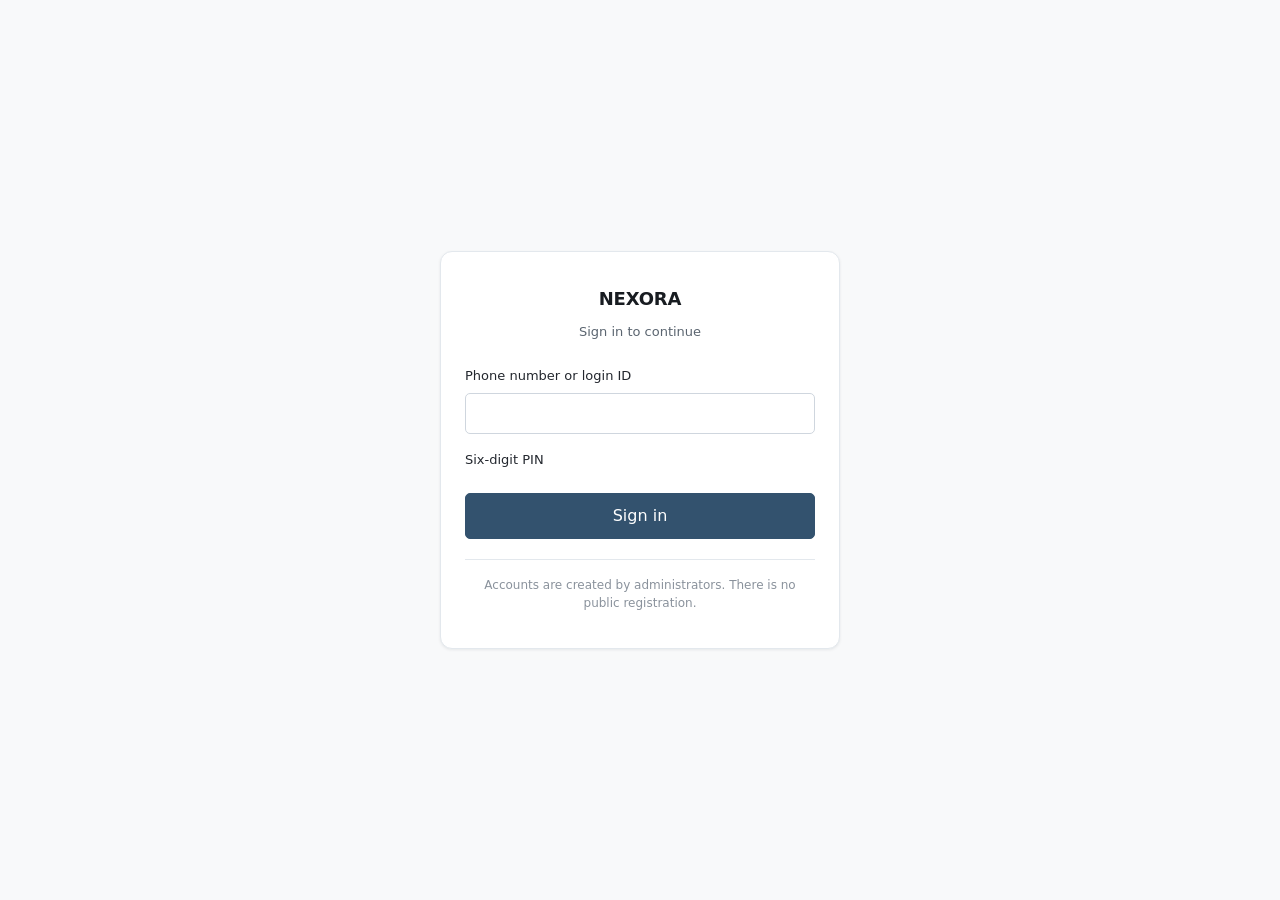
==== frontend/index.html @ 539be155 "first commit" ====
<!doctype html>
<html lang="en" data-theme="light">
<head>
  <meta charset="utf-8">
  <meta name="viewport" content="width=device-width, initial-scale=1, viewport-fit=cover">
  <meta name="robots" content="noindex, nofollow">
  <meta name="description" content="Private communication platform. Sign in to continue.">

  <!-- Deployment configuration. Leave api-base empty for same-origin Django. -->
  <meta name="nexora-api-base" content="">
  <meta name="nexora-api-prefix" content="/api">
  <meta name="nexora-auth-mode" content="cookie">

  <title>NEXORA</title>

  <link rel="manifest" href="manifest.webmanifest">
  <link rel="icon" href="assets/images/icon-192.png">
  <link rel="apple-touch-icon" href="assets/images/icon-192.png">
  <meta name="theme-color" content="#ffffff">
  <meta name="application-name" content="NEXORA">
  <meta name="apple-mobile-web-app-title" content="NEXORA">
  <meta name="apple-mobile-web-app-capable" content="yes">
  <meta name="mobile-web-app-capable" content="yes">

  <script>
    // Resolve the theme before first paint to avoid a flash.
    (function () {
      try {
        var pref = JSON.parse(localStorage.getItem('nexora.theme') || '"system"');
        var dark = pref === 'dark' || (pref === 'system' && window.matchMedia('(prefers-color-scheme: dark)').matches);
        document.documentElement.dataset.theme = dark ? 'dark' : 'light';
      } catch (e) { /* defaults apply */ }
    })();
  </script>

  <link rel="stylesheet" href="assets/css/variables.css">
  <link rel="stylesheet" href="assets/css/themes.css">
  <link rel="stylesheet" href="assets/css/typography.css">
  <link rel="stylesheet" href="assets/css/main.css">
  <link rel="stylesheet" href="assets/css/components.css">
  <link rel="stylesheet" href="assets/css/responsive.css">
</head>
<body data-page-title="">
  <main class="auth-layout">
    <div class="auth-card" role="status" aria-live="polite">
      <div class="auth-card__brand">
        <span data-brand="logo"></span>
        <div class="auth-card__org" data-brand="org-name">NEXORA</div>
      </div>
      <div class="loading-row">
        <span class="spinner"></span>
        <span>Starting…</span>
      </div>
      <noscript>
        <p class="text-sm text-muted text-center">This application requires JavaScript. Please enable it and reload the page.</p>
      </noscript>
      <div class="auth-footer">
        <a href="login.html">Continue to sign in</a>
      </div>
    </div>
  </main>

  <script type="module">
    import { loadBranding } from './assets/js/theme.js';
    import { bootstrap, isAdmin } from './assets/js/auth.js';

    loadBranding();

    (async () => {
      const user = await bootstrap();
      if (!user) {
        window.location.replace('login.html');
        return;
      }
      window.location.replace(isAdmin() ? 'admin.html' : 'chat.html');
    })();
  </script>
</body>
</html>
---- frontend/assets/css/variables.css ----
/* NEXORA — Design tokens
 * Single source of truth for spacing, radius, typography, motion, elevation.
 * Colour tokens live in themes.css (light/dark/system).
 * Backend branding overrides ONLY --brand-* tokens, via theme.js, after
 * strict #RRGGBB validation. Never inject raw CSS from configuration.
 */

:root {
  /* ---- Spacing scale (4px base) ---- */
  --sp-0: 0;
  --sp-1: 0.25rem;  /*  4px */
  --sp-2: 0.5rem;   /*  8px */
  --sp-3: 0.75rem;  /* 12px */
  --sp-4: 1rem;     /* 16px */
  --sp-5: 1.25rem;  /* 20px */
  --sp-6: 1.5rem;   /* 24px */
  --sp-8: 2rem;     /* 32px */
  --sp-10: 2.5rem;  /* 40px */
  --sp-12: 3rem;    /* 48px */
  --sp-16: 4rem;    /* 64px */

  /* ---- Radius (restrained) ---- */
  --r-xs: 3px;
  --r-sm: 5px;
  --r-md: 8px;
  --r-lg: 12px;
  --r-xl: 16px;
  --r-pill: 999px;

  /* ---- Typography ---- */
  --font-sans: ui-sans-serif, system-ui, -apple-system, BlinkMacSystemFont,
    "Segoe UI", sans-serif;
  --font-mono: ui-monospace, SFMono-Regular, Menlo, Consolas, monospace;

  --fs-xs: 0.75rem;    /* 12 */
  --fs-sm: 0.8125rem;  /* 13 */
  --fs-base: 0.9375rem;/* 15 */
  --fs-md: 1rem;       /* 16 */
  --fs-lg: 1.125rem;   /* 18 */
  --fs-xl: 1.375rem;   /* 22 */
  --fs-2xl: 1.75rem;   /* 28 */

  --lh-tight: 1.25;
  --lh-normal: 1.5;
  --lh-relaxed: 1.65;

  --fw-normal: 400;
  --fw-medium: 500;
  --fw-semibold: 600;
  --fw-bold: 700;

  /* ---- Motion ---- */
  --dur-fast: 120ms;
  --dur-base: 220ms;
  --dur-slow: 360ms;
  --ease: cubic-bezier(0.2, 0, 0.2, 1);
  --ease-out: cubic-bezier(0.16, 1, 0.3, 1);

  /* ---- Layout ---- */
  --sidebar-w: 292px;
  --sidebar-w-collapsed: 60px;
  --nav-w: 232px;
  --nav-w-collapsed: 60px;
  --header-h: 56px;
  --composer-min-h: 52px;
  --maxw-content: 1400px;

  /* ---- Safe area (mobile / PWA) ---- */
  --safe-top: env(safe-area-inset-top, 0px);
  --safe-bottom: env(safe-area-inset-bottom, 0px);
  --safe-left: env(safe-area-inset-left, 0px);
  --safe-right: env(safe-area-inset-right, 0px);

  /* ---- Z layers ---- */
  --z-base: 0;
  --z-sticky: 10;
  --z-header: 20;
  --z-drawer: 40;
  --z-modal: 60;
  --z-toast: 80;
  --z-lightbox: 90;

  /* ---- Brand defaults (overridable by validated backend config) ---- */
  --brand-primary: #33526E;
  --brand-secondary: #1E7A4E;
}
---- frontend/assets/css/themes.css ----
/* NEXORA — Themes
 * Light / Dark / System. One set of semantic tokens, redefined per theme.
 * No duplicated stylesheets: every component consumes semantic tokens only.
 */

:root,
[data-theme="light"] {
  color-scheme: light;

  --bg: #F8F9FA;
  --surface: #FFFFFF;
  --surface-alt: #F1F4F7;
  --surface-elevated: #FFFFFF;
  --surface-sunken: #ECEFF3;
  --surface-hover: #F1F4F7;
  --surface-active: #E6EBF0;

  --text-heading: #181C21;
  --text-body: #23272E;
  --text-muted: #5B6570;
  --text-faint: #8A929C;
  --text-on-accent: #FFFFFF;

  --border: #E3E8ED;
  --border-strong: #CFD6DE;
  --border-focus: var(--brand-primary);

  --accent: var(--brand-primary);
  --accent-hover: #2B4560;
  --accent-soft: #EBF1F7;
  --accent-text: var(--brand-primary);

  --success: #1E7A4E;
  --success-soft: #E7F4ED;
  --warning: #9A6400;
  --warning-soft: #FCF3E2;
  --danger: #BA3A2E;
  --danger-soft: #FBECEA;
  --info: #2A5F8F;
  --info-soft: #EAF1F8;

  /* Chat surfaces */
  --bubble-in-bg: #FFFFFF;
  --bubble-in-border: #E3E8ED;
  --bubble-in-text: #23272E;
  --bubble-out-bg: #E8EFF6;
  --bubble-out-border: #D3E0EC;
  --bubble-out-text: #1B2630;
  --bubble-system-bg: #ECEFF3;
  --bubble-system-text: #5B6570;
  --chat-canvas: #F4F6F8;

  --shadow-xs: 0 1px 2px rgba(16, 24, 40, 0.05);
  --shadow-sm: 0 1px 3px rgba(16, 24, 40, 0.08);
  --shadow-md: 0 4px 12px rgba(16, 24, 40, 0.09);
  --shadow-lg: 0 12px 32px rgba(16, 24, 40, 0.14);

  --overlay: rgba(16, 20, 26, 0.45);
  --skeleton: linear-gradient(90deg, #ECEFF3 25%, #F5F7F9 37%, #ECEFF3 63%);
}

[data-theme="dark"] {
  color-scheme: dark;

  --bg: #0D0F13;
  --surface: #14171C;
  --surface-alt: #1A1E24;
  --surface-elevated: #20252D;
  --surface-sunken: #0A0C0F;
  --surface-hover: #1E232A;
  --surface-active: #262C34;

  --text-heading: #F1F3F6;
  --text-body: #E6E9ED;
  --text-muted: #9AA3AF;
  --text-faint: #6E7782;
  --text-on-accent: #0D0F13;

  --border: #262B33;
  --border-strong: #363D47;
  --border-focus: var(--brand-accent-dark, #8FB0CB);

  --accent: var(--brand-accent-dark, #8FB0CB);
  --accent-hover: #A6C2D9;
  --accent-soft: #1B242D;
  --accent-text: var(--brand-accent-dark, #8FB0CB);

  --success: #4CB484;
  --success-soft: #142520;
  --warning: #D9A441;
  --warning-soft: #2A2113;
  --danger: #E4705F;
  --danger-soft: #2B1815;
  --info: #79A6D2;
  --info-soft: #14202B;

  --bubble-in-bg: #1A1E24;
  --bubble-in-border: #262B33;
  --bubble-in-text: #E6E9ED;
  --bubble-out-bg: #223345;
  --bubble-out-border: #2C4359;
  --bubble-out-text: #E9EFF5;
  --bubble-system-bg: #1A1E24;
  --bubble-system-text: #9AA3AF;
  --chat-canvas: #0D0F13;

  --shadow-xs: 0 1px 2px rgba(0, 0, 0, 0.4);
  --shadow-sm: 0 1px 3px rgba(0, 0, 0, 0.5);
  --shadow-md: 0 4px 14px rgba(0, 0, 0, 0.55);
  --shadow-lg: 0 14px 38px rgba(0, 0, 0, 0.65);

  --overlay: rgba(0, 0, 0, 0.62);
  --skeleton: linear-gradient(90deg, #1A1E24 25%, #232830 37%, #1A1E24 63%);
}

/* "System" theme = no data-theme attribute set to explicit value.
   theme.js writes data-theme="light"|"dark" resolved from matchMedia,
   but we keep this fallback so first paint is never wrong. */
@media (prefers-color-scheme: dark) {
  [data-theme="system"] {
    color-scheme: dark;
    --bg: #0D0F13;
    --surface: #14171C;
    --surface-alt: #1A1E24;
    --surface-elevated: #20252D;
    --surface-sunken: #0A0C0F;
    --surface-hover: #1E232A;
    --surface-active: #262C34;
    --text-heading: #F1F3F6;
    --text-body: #E6E9ED;
    --text-muted: #9AA3AF;
    --text-faint: #6E7782;
    --text-on-accent: #0D0F13;
    --border: #262B33;
    --border-strong: #363D47;
    --accent: #8FB0CB;
    --accent-hover: #A6C2D9;
    --accent-soft: #1B242D;
    --success: #4CB484;
    --danger: #E4705F;
    --bubble-in-bg: #1A1E24;
    --bubble-in-border: #262B33;
    --bubble-in-text: #E6E9ED;
    --bubble-out-bg: #223345;
    --bubble-out-border: #2C4359;
    --bubble-out-text: #E9EFF5;
    --bubble-system-bg: #1A1E24;
    --bubble-system-text: #9AA3AF;
    --chat-canvas: #0D0F13;
    --overlay: rgba(0, 0, 0, 0.62);
  }
}

/* High-contrast preference hardening */
@media (prefers-contrast: more) {
  :root {
    --border: var(--border-strong);
    --text-muted: var(--text-body);
  }
}
---- frontend/assets/css/typography.css ----
/* NEXORA — Typography & base reset */

*,
*::before,
*::after {
  box-sizing: border-box;
}

html {
  -webkit-text-size-adjust: 100%;
  text-size-adjust: 100%;
  font-family: var(--font-sans);
}

body {
  margin: 0;
  font-family: var(--font-sans);
  font-size: var(--fs-base);
  line-height: var(--lh-normal);
  color: var(--text-body);
  background: var(--bg);
  -webkit-font-smoothing: antialiased;
  -moz-osx-font-smoothing: grayscale;
  font-synthesis-weight: none;
}

h1, h2, h3, h4, h5, h6 {
  margin: 0;
  color: var(--text-heading);
  font-weight: var(--fw-semibold);
  line-height: var(--lh-tight);
  letter-spacing: -0.011em;
}

h1 { font-size: var(--fs-2xl); }
h2 { font-size: var(--fs-xl); }
h3 { font-size: var(--fs-lg); }
h4 { font-size: var(--fs-md); }
h5, h6 { font-size: var(--fs-base); }

p { margin: 0 0 var(--sp-3); }
p:last-child { margin-bottom: 0; }

a {
  color: var(--accent-text);
  text-decoration: none;
}
a:hover { text-decoration: underline; }

small, .text-sm { font-size: var(--fs-sm); }
.text-xs { font-size: var(--fs-xs); }
.text-muted { color: var(--text-muted); }
.text-faint { color: var(--text-faint); }
.text-danger { color: var(--danger); }
.text-success { color: var(--success); }
.text-warning { color: var(--warning); }
.fw-medium { font-weight: var(--fw-medium); }
.fw-semibold { font-weight: var(--fw-semibold); }

code, pre, kbd { font-family: var(--font-mono); font-size: 0.92em; }

button, input, select, textarea {
  font: inherit;
  color: inherit;
}

img, svg, video, canvas { display: block; max-width: 100%; }

ul, ol { margin: 0; padding: 0; list-style: none; }

hr {
  border: 0;
  border-top: 1px solid var(--border);
  margin: var(--sp-4) 0;
}

/* Truncation helpers used across conversation lists and tables */
.truncate {
  min-width: 0;
  overflow: hidden;
  text-overflow: ellipsis;
  white-space: nowrap;
}
.clamp-2 {
  display: -webkit-box;
  -webkit-line-clamp: 2;
  line-clamp: 2;
  -webkit-box-orient: vertical;
  overflow: hidden;
}

/* Screen-reader only, but focusable variant for skip links */
.sr-only {
  position: absolute !important;
  width: 1px; height: 1px;
  padding: 0; margin: -1px;
  overflow: hidden;
  clip: rect(0 0 0 0);
  clip-path: inset(50%);
  white-space: nowrap;
  border: 0;
}
.sr-only-focusable:focus,
.sr-only-focusable:focus-visible {
  position: fixed !important;
  top: var(--sp-2); left: var(--sp-2);
  width: auto; height: auto;
  padding: var(--sp-2) var(--sp-4);
  margin: 0;
  clip: auto;
  clip-path: none;
  background: var(--surface);
  color: var(--text-heading);
  border: 1px solid var(--border-strong);
  border-radius: var(--r-sm);
  z-index: var(--z-toast);
}

/* Visible focus everywhere — never removed */
:focus-visible {
  outline: 2px solid var(--border-focus);
  outline-offset: 2px;
  border-radius: var(--r-xs);
}
:focus:not(:focus-visible) { outline: none; }

::selection {
  background: var(--accent-soft);
  color: var(--text-heading);
}

/* Reduced motion */
@media (prefers-reduced-motion: reduce) {
  *,
  *::before,
  *::after {
    animation-duration: 0.001ms !important;
    animation-iteration-count: 1 !important;
    transition-duration: 0.001ms !important;
    scroll-behavior: auto !important;
  }
}
---- frontend/assets/css/main.css ----
/* NEXORA — Application shell & layout primitives */

html, body { height: 100%; }

body.app-body {
  height: 100dvh;
  overflow: hidden;
  overscroll-behavior: none;
}

/* ============ App shell ============
   [ rail/nav ] [ list pane ] [ detail pane ]
   Collapses to a single pane on small screens (see responsive.css).
*/
.app-shell {
  display: grid;
  grid-template-columns: var(--nav-w) minmax(0, 1fr);
  height: 100dvh;
  background: var(--bg);
}
.app-shell[data-nav="collapsed"] {
  grid-template-columns: var(--nav-w-collapsed) minmax(0, 1fr);
}
.app-shell[data-nav="none"] {
  grid-template-columns: minmax(0, 1fr);
}

/* ---- Primary navigation ---- */
.app-nav {
  display: flex;
  flex-direction: column;
  min-width: 0;
  background: var(--surface);
  border-right: 1px solid var(--border);
  padding-top: var(--safe-top);
  padding-bottom: var(--safe-bottom);
  padding-left: var(--safe-left);
}
.app-nav__brand {
  display: flex;
  align-items: center;
  gap: var(--sp-3);
  min-height: var(--header-h);
  padding: var(--sp-2) var(--sp-3);
  border-bottom: 1px solid var(--border);
  min-width: 0;
}
.app-nav__logo {
  width: 30px; height: 30px;
  flex: none;
  border-radius: var(--r-sm);
  object-fit: contain;
  background: var(--surface-alt);
}
.app-nav__logo-fallback {
  width: 30px; height: 30px;
  flex: none;
  display: grid;
  place-items: center;
  border-radius: var(--r-sm);
  background: var(--accent);
  color: var(--text-on-accent);
  font-weight: var(--fw-bold);
  font-size: var(--fs-sm);
  letter-spacing: 0.02em;
}
.app-nav__name {
  min-width: 0;
  font-weight: var(--fw-semibold);
  color: var(--text-heading);
  font-size: var(--fs-base);
}
.app-nav__list {
  flex: 1;
  overflow-y: auto;
  padding: var(--sp-2);
  display: flex;
  flex-direction: column;
  gap: 2px;
}
.app-nav__section {
  padding: var(--sp-4) var(--sp-3) var(--sp-1);
  font-size: var(--fs-xs);
  font-weight: var(--fw-semibold);
  text-transform: uppercase;
  letter-spacing: 0.06em;
  color: var(--text-faint);
}
.nav-item {
  display: flex;
  align-items: center;
  gap: var(--sp-3);
  padding: var(--sp-2) var(--sp-3);
  border-radius: var(--r-sm);
  color: var(--text-body);
  font-size: var(--fs-base);
  font-weight: var(--fw-medium);
  text-decoration: none;
  min-width: 0;
  transition: background var(--dur-fast) var(--ease);
}
.nav-item:hover { background: var(--surface-hover); text-decoration: none; }
.nav-item[aria-current="page"] {
  background: var(--accent-soft);
  color: var(--accent-text);
  font-weight: var(--fw-semibold);
}
.nav-item .icon { flex: none; }
.nav-item__label { min-width: 0; overflow: hidden; text-overflow: ellipsis; white-space: nowrap; }
.nav-item__badge { margin-left: auto; flex: none; }

.app-nav__footer {
  border-top: 1px solid var(--border);
  padding: var(--sp-2);
  display: flex;
  flex-direction: column;
  gap: 2px;
}

/* Collapsed (icon-only) navigation */
.app-shell[data-nav="collapsed"] .app-nav__name,
.app-shell[data-nav="collapsed"] .nav-item__label,
.app-shell[data-nav="collapsed"] .app-nav__section {
  display: none;
}
.app-shell[data-nav="collapsed"] .nav-item {
  justify-content: center;
  padding: var(--sp-3) 0;
}
.app-shell[data-nav="collapsed"] .nav-item__badge {
  position: absolute;
  margin: 0;
  transform: translate(12px, -12px);
}
.app-shell[data-nav="collapsed"] .nav-item { position: relative; }
.app-shell[data-nav="collapsed"] .app-nav__brand { justify-content: center; }

/* ---- Work area ---- */
.app-main {
  display: flex;
  flex-direction: column;
  min-width: 0;
  min-height: 0;
  background: var(--bg);
}

.page {
  display: flex;
  flex-direction: column;
  min-height: 0;
  flex: 1;
  overflow: hidden;
}
.page__header {
  display: flex;
  align-items: center;
  gap: var(--sp-3);
  min-height: var(--header-h);
  padding: var(--sp-2) var(--sp-4);
  padding-top: calc(var(--sp-2) + var(--safe-top));
  background: var(--surface);
  border-bottom: 1px solid var(--border);
  flex: none;
}
.page__title { font-size: var(--fs-lg); min-width: 0; }
.page__subtitle { font-size: var(--fs-sm); color: var(--text-muted); }
.page__actions { margin-left: auto; display: flex; align-items: center; gap: var(--sp-2); flex: none; }
.page__body {
  flex: 1;
  min-height: 0;
  overflow-y: auto;
  overflow-x: hidden;
  padding: var(--sp-5);
  padding-bottom: calc(var(--sp-5) + var(--safe-bottom));
}
.page__body--flush { padding: 0; }

/* ---- Generic containers ---- */
.stack { display: flex; flex-direction: column; gap: var(--sp-4); }
.stack-sm { display: flex; flex-direction: column; gap: var(--sp-2); }
.row { display: flex; align-items: center; gap: var(--sp-3); min-width: 0; }
.row-wrap { flex-wrap: wrap; }
.spacer { flex: 1; min-width: 0; }
.grid { display: grid; gap: var(--sp-4); }
.container-narrow { width: 100%; max-width: 680px; margin: 0 auto; }
.container-wide { width: 100%; max-width: var(--maxw-content); margin: 0 auto; }

/* ---- Auth / centered pages ---- */
.auth-layout {
  min-height: 100dvh;
  display: grid;
  place-items: center;
  padding: var(--sp-6) var(--sp-4);
  padding-top: calc(var(--sp-6) + var(--safe-top));
  padding-bottom: calc(var(--sp-6) + var(--safe-bottom));
  background: var(--bg);
}
.auth-card {
  width: 100%;
  max-width: 400px;
  background: var(--surface);
  border: 1px solid var(--border);
  border-radius: var(--r-lg);
  box-shadow: var(--shadow-sm);
  padding: var(--sp-6);
}
.auth-card__brand {
  display: flex;
  flex-direction: column;
  align-items: center;
  gap: var(--sp-3);
  margin-bottom: var(--sp-6);
  text-align: center;
}
.auth-card__brand img { max-height: 48px; width: auto; object-fit: contain; }
.auth-card__org { font-size: var(--fs-lg); font-weight: var(--fw-semibold); color: var(--text-heading); }
.auth-card__hint { font-size: var(--fs-sm); color: var(--text-muted); }
.auth-footer {
  margin-top: var(--sp-5);
  padding-top: var(--sp-4);
  border-top: 1px solid var(--border);
  font-size: var(--fs-xs);
  color: var(--text-faint);
  text-align: center;
}
.auth-footer a { color: var(--text-muted); }

/* ---- Status / error standalone pages ---- */
.status-page {
  min-height: 100dvh;
  display: grid;
  place-items: center;
  padding: var(--sp-6) var(--sp-4);
  text-align: center;
}
.status-page__inner { max-width: 460px; }
.status-page__code {
  font-size: 3.25rem;
  font-weight: var(--fw-bold);
  line-height: 1;
  color: var(--text-faint);
  letter-spacing: -0.03em;
}
.status-page__title { margin: var(--sp-4) 0 var(--sp-2); }
.status-page__text { color: var(--text-muted); }
.status-page__actions { margin-top: var(--sp-6); display: flex; gap: var(--sp-3); justify-content: center; flex-wrap: wrap; }

/* ---- Connection banner ---- */
.conn-banner {
  display: none;
  align-items: center;
  justify-content: center;
  gap: var(--sp-2);
  padding: var(--sp-2) var(--sp-4);
  font-size: var(--fs-sm);
  font-weight: var(--fw-medium);
  border-bottom: 1px solid transparent;
  flex: none;
}
.conn-banner[data-state="offline"],
.conn-banner[data-state="reconnecting"],
.conn-banner[data-state="error"] { display: flex; }
.conn-banner[data-state="offline"] {
  background: var(--danger-soft); color: var(--danger); border-bottom-color: var(--danger);
}
.conn-banner[data-state="reconnecting"] {
  background: var(--warning-soft); color: var(--warning); border-bottom-color: var(--warning);
}
.conn-banner[data-state="error"] {
  background: var(--danger-soft); color: var(--danger); border-bottom-color: var(--danger);
}

/* ---- Utilities ---- */
.hidden, [hidden] { display: none !important; }
.no-scroll { overflow: hidden !important; }
.mt-auto { margin-top: auto; }
.w-full { width: 100%; }
.text-center { text-align: center; }
.nowrap { white-space: nowrap; }
.break-word { overflow-wrap: anywhere; word-break: break-word; }
---- frontend/assets/css/components.css ----
/* NEXORA — Components: buttons, forms, badges, avatars, modals, toasts,
   tables, tabs, skeletons, empty states, menus, progress. */

/* ======================= Buttons ======================= */
.btn {
  --btn-bg: var(--surface);
  --btn-fg: var(--text-body);
  --btn-bd: var(--border-strong);
  display: inline-flex;
  align-items: center;
  justify-content: center;
  gap: var(--sp-2);
  min-height: 38px;
  padding: 0 var(--sp-4);
  border: 1px solid var(--btn-bd);
  border-radius: var(--r-sm);
  background: var(--btn-bg);
  color: var(--btn-fg);
  font-size: var(--fs-base);
  font-weight: var(--fw-medium);
  cursor: pointer;
  user-select: none;
  white-space: nowrap;
  text-decoration: none;
  transition: background var(--dur-fast) var(--ease),
              border-color var(--dur-fast) var(--ease),
              color var(--dur-fast) var(--ease);
}
.btn:hover:not(:disabled) { background: var(--surface-hover); text-decoration: none; }
.btn:active:not(:disabled) { background: var(--surface-active); }
.btn:disabled, .btn[aria-disabled="true"] { opacity: 0.55; cursor: not-allowed; }

.btn--primary {
  --btn-bg: var(--accent);
  --btn-fg: var(--text-on-accent);
  --btn-bd: var(--accent);
}
.btn--primary:hover:not(:disabled) { background: var(--accent-hover); border-color: var(--accent-hover); }
.btn--primary:active:not(:disabled) { background: var(--accent-hover); }

.btn--danger {
  --btn-bg: var(--danger);
  --btn-fg: #fff;
  --btn-bd: var(--danger);
}
.btn--danger:hover:not(:disabled) { filter: brightness(0.94); background: var(--danger); }

.btn--ghost { --btn-bg: transparent; --btn-bd: transparent; }
.btn--subtle { --btn-bg: var(--surface-alt); --btn-bd: transparent; }
.btn--block { width: 100%; }
.btn--sm { min-height: 32px; padding: 0 var(--sp-3); font-size: var(--fs-sm); }
.btn--lg { min-height: 46px; padding: 0 var(--sp-5); font-size: var(--fs-md); }

/* Icon-only buttons — require aria-label in markup */
.icon-btn {
  display: inline-flex;
  align-items: center;
  justify-content: center;
  width: 38px; height: 38px;
  flex: none;
  padding: 0;
  border: 1px solid transparent;
  border-radius: var(--r-sm);
  background: transparent;
  color: var(--text-muted);
  cursor: pointer;
  transition: background var(--dur-fast) var(--ease), color var(--dur-fast) var(--ease);
}
.icon-btn:hover:not(:disabled) { background: var(--surface-hover); color: var(--text-body); }
.icon-btn:disabled { opacity: 0.5; cursor: not-allowed; }
.icon-btn--sm { width: 30px; height: 30px; }
.icon-btn--primary { background: var(--accent); color: var(--text-on-accent); }
.icon-btn--primary:hover:not(:disabled) { background: var(--accent-hover); color: var(--text-on-accent); }
.icon-btn--danger { color: var(--danger); }
.icon-btn--active { background: var(--accent-soft); color: var(--accent-text); }

/* Busy state (set data-busy="true" via ui.js) */
.btn[data-busy="true"], .icon-btn[data-busy="true"] {
  position: relative;
  color: transparent !important;
  pointer-events: none;
}
.btn[data-busy="true"]::after,
.icon-btn[data-busy="true"]::after {
  content: "";
  position: absolute;
  inset: 0;
  margin: auto;
  width: 16px; height: 16px;
  border: 2px solid currentColor;
  border-top-color: transparent;
  border-radius: 50%;
  color: var(--btn-fg, var(--text-body));
  animation: nx-spin 700ms linear infinite;
}
.btn--primary[data-busy="true"]::after { color: var(--text-on-accent); }

@keyframes nx-spin { to { transform: rotate(360deg); } }

.icon {
  width: 20px; height: 20px;
  flex: none;
  stroke: currentColor;
  fill: none;
  stroke-width: 1.75;
  stroke-linecap: round;
  stroke-linejoin: round;
}
.icon--sm { width: 16px; height: 16px; }
.icon--lg { width: 24px; height: 24px; }

/* ======================= Forms ======================= */
.field { display: flex; flex-direction: column; gap: var(--sp-2); min-width: 0; }
.field__label {
  font-size: var(--fs-sm);
  font-weight: var(--fw-medium);
  color: var(--text-body);
}
.field__hint { font-size: var(--fs-xs); color: var(--text-muted); }
.field__error {
  font-size: var(--fs-xs);
  color: var(--danger);
  display: flex;
  align-items: flex-start;
  gap: var(--sp-1);
}
.field__error:empty { display: none; }

.input, .textarea, .select {
  width: 100%;
  min-height: 40px;
  padding: var(--sp-2) var(--sp-3);
  background: var(--surface);
  color: var(--text-body);
  border: 1px solid var(--border-strong);
  border-radius: var(--r-sm);
  font-size: var(--fs-base);
  transition: border-color var(--dur-fast) var(--ease);
  appearance: none;
}
.input::placeholder, .textarea::placeholder { color: var(--text-faint); }
.input:hover:not(:disabled), .textarea:hover:not(:disabled), .select:hover:not(:disabled) {
  border-color: var(--text-faint);
}
.input:disabled, .textarea:disabled, .select:disabled {
  background: var(--surface-alt);
  color: var(--text-muted);
  cursor: not-allowed;
}
.input[aria-invalid="true"], .textarea[aria-invalid="true"], .select[aria-invalid="true"] {
  border-color: var(--danger);
}
.textarea { min-height: 88px; resize: vertical; line-height: var(--lh-normal); }
.select {
  padding-right: var(--sp-8);
  background-image: url("data:image/svg+xml,%3Csvg xmlns='http://www.w3.org/2000/svg' width='16' height='16' viewBox='0 0 24 24' fill='none' stroke='%235B6570' stroke-width='2' stroke-linecap='round' stroke-linejoin='round'%3E%3Cpath d='m6 9 6 6 6-6'/%3E%3C/svg%3E");
  background-repeat: no-repeat;
  background-position: right var(--sp-3) center;
}
[data-theme="dark"] .select {
  background-image: url("data:image/svg+xml,%3Csvg xmlns='http://www.w3.org/2000/svg' width='16' height='16' viewBox='0 0 24 24' fill='none' stroke='%239AA3AF' stroke-width='2' stroke-linecap='round' stroke-linejoin='round'%3E%3Cpath d='m6 9 6 6 6-6'/%3E%3C/svg%3E");
}

.input-group { display: flex; align-items: stretch; gap: var(--sp-2); min-width: 0; }
.input-group .input { flex: 1; min-width: 0; }

/* Search input with leading icon */
.search {
  position: relative;
  display: flex;
  align-items: center;
  min-width: 0;
}
.search .icon {
  position: absolute;
  left: var(--sp-3);
  color: var(--text-faint);
  pointer-events: none;
  width: 16px; height: 16px;
}
.search .input { padding-left: calc(var(--sp-3) * 2 + 16px); }
.search__clear { position: absolute; right: var(--sp-1); }

/* PIN entry — 6 digits, never revealed, never persisted */
.pin-input {
  display: flex;
  gap: var(--sp-2);
  justify-content: space-between;
  max-width: 320px;
}
.pin-input input {
  width: 100%;
  min-width: 0;
  aspect-ratio: 3 / 4;
  max-height: 56px;
  text-align: center;
  font-size: var(--fs-xl);
  font-weight: var(--fw-semibold);
  letter-spacing: 0;
  padding: 0;
  background: var(--surface);
  color: var(--text-body);
  border: 1px solid var(--border-strong);
  border-radius: var(--r-sm);
  -webkit-text-security: disc;
  text-security: disc;
}
.pin-input input:focus-visible { border-color: var(--accent); }
.pin-input[data-invalid="true"] input { border-color: var(--danger); }

/* Checkbox / radio / switch */
.check {
  display: flex;
  align-items: flex-start;
  gap: var(--sp-3);
  cursor: pointer;
  min-width: 0;
}
.check input[type="checkbox"], .check input[type="radio"] {
  width: 18px; height: 18px;
  margin: 1px 0 0;
  flex: none;
  accent-color: var(--accent);
  cursor: pointer;
}
.check input:disabled { cursor: not-allowed; }
.check__text { min-width: 0; font-size: var(--fs-base); }

.switch { display: flex; align-items: center; gap: var(--sp-3); justify-content: space-between; }
.switch__control {
  position: relative;
  width: 40px; height: 23px;
  flex: none;
  border-radius: var(--r-pill);
  background: var(--border-strong);
  border: none;
  cursor: pointer;
  transition: background var(--dur-fast) var(--ease);
  padding: 0;
}
.switch__control::after {
  content: "";
  position: absolute;
  top: 2px; left: 2px;
  width: 19px; height: 19px;
  border-radius: 50%;
  background: #fff;
  box-shadow: var(--shadow-xs);
  transition: transform var(--dur-fast) var(--ease);
}
.switch__control[aria-checked="true"] { background: var(--accent); }
.switch__control[aria-checked="true"]::after { transform: translateX(17px); }
.switch__control:disabled { opacity: 0.5; cursor: not-allowed; }

/* Fieldsets in settings */
.form-grid {
  display: grid;
  grid-template-columns: repeat(auto-fit, minmax(220px, 1fr));
  gap: var(--sp-4);
}

/* ======================= Cards / panels ======================= */
.card {
  background: var(--surface);
  border: 1px solid var(--border);
  border-radius: var(--r-md);
  min-width: 0;
}
.card__header {
  display: flex;
  align-items: center;
  gap: var(--sp-3);
  padding: var(--sp-4);
  border-bottom: 1px solid var(--border);
  min-width: 0;
}
.card__title { font-size: var(--fs-md); font-weight: var(--fw-semibold); min-width: 0; }
.card__body { padding: var(--sp-4); min-width: 0; }
.card__footer {
  padding: var(--sp-3) var(--sp-4);
  border-top: 1px solid var(--border);
  display: flex;
  gap: var(--sp-2);
  justify-content: flex-end;
  flex-wrap: wrap;
}

/* ======================= Badges / pills ======================= */
.badge {
  display: inline-flex;
  align-items: center;
  justify-content: center;
  gap: var(--sp-1);
  min-width: 20px;
  height: 20px;
  padding: 0 6px;
  border-radius: var(--r-pill);
  background: var(--accent);
  color: var(--text-on-accent);
  font-size: var(--fs-xs);
  font-weight: var(--fw-semibold);
  line-height: 1;
  font-variant-numeric: tabular-nums;
}
.badge:empty, .badge[hidden] { display: none; }
.badge--muted { background: var(--surface-active); color: var(--text-muted); }
.badge--danger { background: var(--danger); color: #fff; }

.tag {
  display: inline-flex;
  align-items: center;
  gap: var(--sp-1);
  padding: 2px var(--sp-2);
  border-radius: var(--r-xs);
  border: 1px solid var(--border);
  background: var(--surface-alt);
  color: var(--text-muted);
  font-size: var(--fs-xs);
  font-weight: var(--fw-medium);
  white-space: nowrap;
}
.tag--success { background: var(--success-soft); color: var(--success); border-color: transparent; }
.tag--danger { background: var(--danger-soft); color: var(--danger); border-color: transparent; }
.tag--warning { background: var(--warning-soft); color: var(--warning); border-color: transparent; }
.tag--info { background: var(--info-soft); color: var(--info); border-color: transparent; }
/* Status dot + text (never colour alone) */
.tag::before { content: none; }
.tag--dot::before {
  content: "";
  display: inline-block;
  width: 6px; height: 6px;
  border-radius: 50%;
  background: currentColor;
  flex: none;
}

/* ======================= Avatars ======================= */
.avatar {
  position: relative;
  width: 40px; height: 40px;
  flex: none;
  border-radius: var(--r-pill);
  background: var(--surface-active);
  color: var(--text-muted);
  display: grid;
  place-items: center;
  font-size: var(--fs-sm);
  font-weight: var(--fw-semibold);
  overflow: hidden;
  user-select: none;
}
.avatar img { width: 100%; height: 100%; object-fit: cover; }
.avatar--sm { width: 30px; height: 30px; font-size: var(--fs-xs); }
.avatar--lg { width: 56px; height: 56px; font-size: var(--fs-md); }
.avatar--xl { width: 84px; height: 84px; font-size: var(--fs-xl); }
.avatar--square { border-radius: var(--r-md); }

.presence-dot {
  position: absolute;
  right: -1px; bottom: -1px;
  width: 11px; height: 11px;
  border-radius: 50%;
  border: 2px solid var(--surface);
  background: var(--text-faint);
}
.presence-dot[data-presence="online"] { background: var(--success); }
.presence-dot[data-presence="offline"] { background: var(--text-faint); }
.presence-dot[data-presence="hidden"] { display: none; }

/* ======================= Tabs ======================= */
.tabs {
  display: flex;
  gap: var(--sp-1);
  border-bottom: 1px solid var(--border);
  overflow-x: auto;
  scrollbar-width: none;
}
.tabs::-webkit-scrollbar { display: none; }
.tab {
  padding: var(--sp-3) var(--sp-4);
  border: none;
  background: none;
  color: var(--text-muted);
  font-size: var(--fs-base);
  font-weight: var(--fw-medium);
  cursor: pointer;
  border-bottom: 2px solid transparent;
  margin-bottom: -1px;
  white-space: nowrap;
}
.tab:hover { color: var(--text-body); }
.tab[aria-selected="true"] {
  color: var(--accent-text);
  border-bottom-color: var(--accent);
  font-weight: var(--fw-semibold);
}

/* ======================= Tables ======================= */
.table-wrap {
  width: 100%;
  overflow-x: auto;
  border: 1px solid var(--border);
  border-radius: var(--r-md);
  background: var(--surface);
  -webkit-overflow-scrolling: touch;
}
.table { width: 100%; border-collapse: collapse; font-size: var(--fs-base); }
.table th, .table td {
  padding: var(--sp-3) var(--sp-4);
  text-align: left;
  border-bottom: 1px solid var(--border);
  vertical-align: middle;
}
.table th {
  font-size: var(--fs-xs);
  font-weight: var(--fw-semibold);
  text-transform: uppercase;
  letter-spacing: 0.05em;
  color: var(--text-muted);
  background: var(--surface-alt);
  white-space: nowrap;
  position: sticky;
  top: 0;
  z-index: 1;
}
.table tbody tr:last-child td { border-bottom: none; }
.table tbody tr:hover { background: var(--surface-hover); }
.table__actions { display: flex; gap: var(--sp-1); justify-content: flex-end; }

/* Mobile card-table fallback (see responsive.css) */

/* ======================= Pagination ======================= */
.pagination {
  display: flex;
  align-items: center;
  gap: var(--sp-2);
  justify-content: space-between;
  padding: var(--sp-3) 0;
  flex-wrap: wrap;
}
.pagination__info { font-size: var(--fs-sm); color: var(--text-muted); }
.pagination__controls { display: flex; gap: var(--sp-2); }

/* ======================= Modal / dialog ======================= */
.modal-backdrop {
  position: fixed;
  inset: 0;
  background: var(--overlay);
  z-index: var(--z-modal);
  display: grid;
  place-items: center;
  padding: var(--sp-4);
  padding-top: calc(var(--sp-4) + var(--safe-top));
  padding-bottom: calc(var(--sp-4) + var(--safe-bottom));
  animation: nx-fade var(--dur-fast) var(--ease);
}
@keyframes nx-fade { from { opacity: 0; } }
.modal {
  width: 100%;
  max-width: 480px;
  max-height: 100%;
  display: flex;
  flex-direction: column;
  background: var(--surface-elevated);
  border: 1px solid var(--border);
  border-radius: var(--r-lg);
  box-shadow: var(--shadow-lg);
  overflow: hidden;
  animation: nx-pop var(--dur-base) var(--ease-out);
}
@keyframes nx-pop { from { opacity: 0; transform: translateY(8px) scale(0.99); } }
.modal--lg { max-width: 680px; }
.modal--sm { max-width: 380px; }
.modal__header {
  display: flex;
  align-items: center;
  gap: var(--sp-3);
  padding: var(--sp-4);
  border-bottom: 1px solid var(--border);
  flex: none;
}
.modal__title { font-size: var(--fs-md); min-width: 0; }
.modal__close { margin-left: auto; }
.modal__body { padding: var(--sp-4); overflow-y: auto; flex: 1; min-height: 0; }
.modal__footer {
  padding: var(--sp-3) var(--sp-4);
  border-top: 1px solid var(--border);
  display: flex;
  gap: var(--sp-2);
  justify-content: flex-end;
  flex: none;
  flex-wrap: wrap;
}

/* ======================= Dropdown menu ======================= */
.menu {
  position: absolute;
  min-width: 190px;
  max-width: calc(100vw - var(--sp-4) * 2);
  background: var(--surface-elevated);
  border: 1px solid var(--border);
  border-radius: var(--r-md);
  box-shadow: var(--shadow-md);
  padding: var(--sp-1);
  z-index: var(--z-drawer);
  animation: nx-fade var(--dur-fast) var(--ease);
}
.menu__item {
  display: flex;
  align-items: center;
  gap: var(--sp-3);
  width: 100%;
  padding: var(--sp-2) var(--sp-3);
  border: none;
  background: none;
  border-radius: var(--r-sm);
  color: var(--text-body);
  font-size: var(--fs-base);
  text-align: left;
  cursor: pointer;
  white-space: nowrap;
}
.menu__item:hover { background: var(--surface-hover); }
.menu__item--danger { color: var(--danger); }
.menu__sep { height: 1px; background: var(--border); margin: var(--sp-1) 0; }

/* ======================= Toasts ======================= */
.toast-region {
  position: fixed;
  left: 50%;
  bottom: calc(var(--sp-4) + var(--safe-bottom));
  transform: translateX(-50%);
  display: flex;
  flex-direction: column;
  gap: var(--sp-2);
  z-index: var(--z-toast);
  width: min(440px, calc(100vw - var(--sp-6)));
  pointer-events: none;
}
.toast {
  display: flex;
  align-items: flex-start;
  gap: var(--sp-3);
  padding: var(--sp-3) var(--sp-4);
  background: var(--surface-elevated);
  border: 1px solid var(--border-strong);
  border-left: 3px solid var(--text-muted);
  border-radius: var(--r-md);
  box-shadow: var(--shadow-md);
  font-size: var(--fs-base);
  pointer-events: auto;
  animation: nx-toast var(--dur-base) var(--ease-out);
}
@keyframes nx-toast { from { opacity: 0; transform: translateY(10px); } }
.toast[data-type="success"] { border-left-color: var(--success); }
.toast[data-type="error"] { border-left-color: var(--danger); }
.toast[data-type="warning"] { border-left-color: var(--warning); }
.toast[data-type="info"] { border-left-color: var(--info); }
.toast__body { flex: 1; min-width: 0; overflow-wrap: anywhere; }
.toast__title { font-weight: var(--fw-semibold); color: var(--text-heading); }
.toast__close { margin: -4px -6px -4px 0; }

/* ======================= Inline alert ======================= */
.alert {
  display: flex;
  align-items: flex-start;
  gap: var(--sp-3);
  padding: var(--sp-3) var(--sp-4);
  border-radius: var(--r-sm);
  border: 1px solid var(--border);
  background: var(--surface-alt);
  font-size: var(--fs-sm);
  color: var(--text-body);
}
.alert[hidden] { display: none; }
.alert--error { background: var(--danger-soft); border-color: transparent; color: var(--danger); }
.alert--success { background: var(--success-soft); border-color: transparent; color: var(--success); }
.alert--warning { background: var(--warning-soft); border-color: transparent; color: var(--warning); }
.alert--info { background: var(--info-soft); border-color: transparent; color: var(--info); }
.alert .icon { flex: none; margin-top: 1px; }

/* ======================= Progress ======================= */
.progress {
  width: 100%;
  height: 4px;
  border-radius: var(--r-pill);
  background: var(--surface-active);
  overflow: hidden;
}
.progress__bar {
  height: 100%;
  width: 0;
  background: var(--accent);
  border-radius: inherit;
  transition: width var(--dur-fast) linear;
}
.progress--indeterminate .progress__bar {
  width: 35%;
  animation: nx-indet 1.1s var(--ease) infinite;
}
@keyframes nx-indet {
  0% { transform: translateX(-100%); }
  100% { transform: translateX(300%); }
}

/* ======================= Skeletons ======================= */
.skeleton {
  border-radius: var(--r-sm);
  background: var(--skeleton);
  background-size: 400% 100%;
  animation: nx-shimmer 1.3s ease-in-out infinite;
}
@keyframes nx-shimmer {
  0% { background-position: 100% 50%; }
  100% { background-position: 0 50%; }
}
.skeleton--text { height: 12px; margin: 6px 0; }
.skeleton--line { height: 10px; }
.skeleton--avatar { width: 40px; height: 40px; border-radius: var(--r-pill); }
.skeleton-row { display: flex; gap: var(--sp-3); padding: var(--sp-3); align-items: center; }
.skeleton-row__body { flex: 1; min-width: 0; }

/* ======================= Empty / error states ======================= */
.empty-state {
  display: flex;
  flex-direction: column;
  align-items: center;
  justify-content: center;
  gap: var(--sp-3);
  text-align: center;
  padding: var(--sp-10) var(--sp-5);
  color: var(--text-muted);
  min-height: 180px;
}
.empty-state__icon {
  width: 40px; height: 40px;
  color: var(--text-faint);
  stroke-width: 1.4;
}
.empty-state__title {
  font-size: var(--fs-md);
  font-weight: var(--fw-semibold);
  color: var(--text-heading);
}
.empty-state__text { font-size: var(--fs-sm); max-width: 38ch; }

/* ======================= Spinner ======================= */
.spinner {
  width: 18px; height: 18px;
  border: 2px solid var(--border-strong);
  border-top-color: var(--accent);
  border-radius: 50%;
  animation: nx-spin 700ms linear infinite;
  flex: none;
}
.spinner--lg { width: 28px; height: 28px; border-width: 3px; }
.loading-row {
  display: flex;
  align-items: center;
  justify-content: center;
  gap: var(--sp-3);
  padding: var(--sp-5);
  color: var(--text-muted);
  font-size: var(--fs-sm);
}

/* ======================= Segmented control ======================= */
.segmented {
  display: inline-flex;
  padding: 3px;
  gap: 2px;
  background: var(--surface-alt);
  border: 1px solid var(--border);
  border-radius: var(--r-sm);
}
.segmented button {
  border: none;
  background: none;
  padding: var(--sp-1) var(--sp-3);
  min-height: 30px;
  border-radius: var(--r-xs);
  font-size: var(--fs-sm);
  font-weight: var(--fw-medium);
  color: var(--text-muted);
  cursor: pointer;
  white-space: nowrap;
}
.segmented button[aria-pressed="true"] {
  background: var(--surface);
  color: var(--text-heading);
  box-shadow: var(--shadow-xs);
}

/* ======================= Definition list ======================= */
.dl { display: grid; grid-template-columns: minmax(120px, auto) 1fr; gap: var(--sp-2) var(--sp-4); }
.dl dt { font-size: var(--fs-sm); color: var(--text-muted); }
.dl dd { margin: 0; font-size: var(--fs-base); min-width: 0; overflow-wrap: anywhere; }

/* ======================= Selectable list (group member picker) ======================= */
.pick-list {
  border: 1px solid var(--border);
  border-radius: var(--r-md);
  max-height: 320px;
  overflow-y: auto;
  background: var(--surface);
}
.pick-item {
  display: flex;
  align-items: center;
  gap: var(--sp-3);
  padding: var(--sp-3);
  border-bottom: 1px solid var(--border);
  cursor: pointer;
  min-width: 0;
}
.pick-item:last-child { border-bottom: none; }
.pick-item:hover { background: var(--surface-hover); }
.pick-item[aria-disabled="true"] { opacity: 0.55; cursor: not-allowed; }
.pick-item[aria-disabled="true"]:hover { background: none; }
.pick-item__body { flex: 1; min-width: 0; }
.pick-item__name { font-weight: var(--fw-medium); color: var(--text-heading); }
.pick-item__meta { font-size: var(--fs-xs); color: var(--text-muted); }

/* ======================= Lightbox (media fullscreen) ======================= */
.lightbox {
  position: fixed;
  inset: 0;
  z-index: var(--z-lightbox);
  background: rgba(0, 0, 0, 0.92);
  display: flex;
  flex-direction: column;
}
.lightbox__bar {
  display: flex;
  align-items: center;
  gap: var(--sp-2);
  padding: var(--sp-3);
  padding-top: calc(var(--sp-3) + var(--safe-top));
  color: #fff;
  flex: none;
}
.lightbox__bar .icon-btn { color: #fff; }
.lightbox__bar .icon-btn:hover { background: rgba(255, 255, 255, 0.14); color: #fff; }
.lightbox__title { min-width: 0; font-size: var(--fs-sm); }
.lightbox__stage {
  flex: 1;
  min-height: 0;
  display: grid;
  place-items: center;
  padding: var(--sp-3);
  padding-bottom: calc(var(--sp-3) + var(--safe-bottom));
}
.lightbox__stage img,
.lightbox__stage video {
  max-width: 100%;
  max-height: 100%;
  object-fit: contain;
  border-radius: var(--r-sm);
}
---- frontend/assets/css/responsive.css ----
/* NEXORA — Responsive rules (mobile-first corrections)
 * Base stylesheets are authored desktop-capable; these breakpoints collapse
 * panes and reflow tables. No `overflow-x: hidden` band-aids: every
 * potentially-wide element (tables, media, code, long words) is constrained
 * at the source with min-width:0 / overflow-wrap / max-width.
 */

/* ============================================================
   <= 1279px — hide optional details pane by default
   ============================================================ */
@media (max-width: 1279px) {
  .chat-layout[data-details="open"] {
    grid-template-columns: var(--sidebar-w) minmax(0, 1fr);
  }
  /* Details becomes an overlay drawer on the right */
  .chat-layout[data-details="open"] .details-pane {
    position: fixed;
    top: 0; right: 0; bottom: 0;
    width: min(340px, 92vw);
    z-index: var(--z-drawer);
    box-shadow: var(--shadow-lg);
  }
  .details-scrim {
    position: fixed;
    inset: 0;
    background: var(--overlay);
    z-index: calc(var(--z-drawer) - 1);
  }
}

/* ============================================================
   <= 1023px — collapse primary nav to icon rail
   ============================================================ */
@media (max-width: 1023px) and (min-width: 768px) {
  .app-shell { grid-template-columns: var(--nav-w-collapsed) minmax(0, 1fr); }
  .app-shell .app-nav__name,
  .app-shell .nav-item__label,
  .app-shell .app-nav__section { display: none; }
  .app-shell .nav-item { justify-content: center; padding: var(--sp-3) 0; position: relative; }
  .app-shell .nav-item__badge { position: absolute; margin: 0; transform: translate(12px, -12px); }
  .app-shell .app-nav__brand { justify-content: center; }

  .chat-layout { grid-template-columns: 250px minmax(0, 1fr); }
  .settings-layout { grid-template-columns: 180px minmax(0, 1fr); gap: var(--sp-4); }
}

/* ============================================================
   <= 767px — single-pane mobile experience
   ============================================================ */
@media (max-width: 767px) {
  /* Primary nav becomes a bottom bar */
  .app-shell,
  .app-shell[data-nav="collapsed"],
  .app-shell[data-nav="none"] {
    grid-template-columns: minmax(0, 1fr);
    grid-template-rows: minmax(0, 1fr) auto;
  }
  .app-nav {
    grid-row: 2;
    flex-direction: row;
    border-right: none;
    border-top: 1px solid var(--border);
    padding: 0;
    padding-bottom: var(--safe-bottom);
  }
  .app-nav__brand,
  .app-nav__section,
  .app-nav__footer { display: none; }
  .app-nav__list {
    flex-direction: row;
    justify-content: space-around;
    align-items: stretch;
    padding: var(--sp-1);
    gap: 0;
    overflow: visible;
    width: 100%;
  }
  .nav-item {
    flex: 1;
    min-width: 0;
    flex-direction: column;
    gap: 2px;
    justify-content: center;
    padding: var(--sp-2) var(--sp-1);
    position: relative;
  }
  .nav-item__label {
    display: block;
    font-size: 0.6875rem; /* 11px */
    font-weight: var(--fw-medium);
    text-align: center;
    width: 100%;
  }
  .nav-item__badge { position: absolute; top: 2px; right: 50%; margin: 0; transform: translateX(22px); }
  /* Hide bottom bar when a thread is open full-screen */
  .app-shell[data-mobile-view="thread"] .app-nav { display: none; }

  /* Chat: one pane at a time */
  .chat-layout { grid-template-columns: minmax(0, 1fr); position: relative; }
  .chat-layout .conv-pane,
  .chat-layout .thread { grid-column: 1; grid-row: 1; }
  .chat-layout[data-mobile-pane="list"] .thread { display: none; }
  .chat-layout[data-mobile-pane="thread"] .conv-pane { display: none; }
  .chat-layout[data-details="open"] .details-pane { width: 100vw; }

  .thread__back { display: inline-flex; }
  .thread__scroll { padding: var(--sp-3) var(--sp-2); }
  .bubble { max-width: 86%; }
  .media-frame { width: min(240px, 68vw); }
  .thread__jump { right: var(--sp-3); }

  /* Page chrome */
  .page__body { padding: var(--sp-4) var(--sp-3); }
  .page__header { padding-left: var(--sp-3); padding-right: var(--sp-3); }
  .page__title { font-size: var(--fs-md); }

  /* Settings stacks */
  .settings-layout { grid-template-columns: minmax(0, 1fr); gap: var(--sp-4); }
  .settings-nav {
    position: static;
    flex-direction: row;
    overflow-x: auto;
    scrollbar-width: none;
    border-bottom: 1px solid var(--border);
    padding-bottom: var(--sp-2);
  }
  .settings-nav::-webkit-scrollbar { display: none; }
  .settings-nav button { white-space: nowrap; }

  /* Modals become bottom sheets */
  .modal-backdrop { align-items: flex-end; padding: 0; }
  .modal {
    max-width: 100%;
    max-height: 92dvh;
    border-radius: var(--r-xl) var(--r-xl) 0 0;
    border-bottom: none;
    animation: nx-sheet var(--dur-base) var(--ease-out);
  }
  @keyframes nx-sheet { from { transform: translateY(16px); opacity: 0; } }
  .modal__footer { padding-bottom: calc(var(--sp-3) + var(--safe-bottom)); }
  .modal__footer .btn { flex: 1; }

  /* Tables reflow into stacked rows — no horizontal scrolling traps */
  .table-wrap--stack { border: none; background: none; overflow: visible; }
  .table-wrap--stack .table,
  .table-wrap--stack .table tbody,
  .table-wrap--stack .table tr,
  .table-wrap--stack .table td { display: block; width: 100%; }
  .table-wrap--stack .table thead { display: none; }
  .table-wrap--stack .table tr {
    background: var(--surface);
    border: 1px solid var(--border);
    border-radius: var(--r-md);
    margin-bottom: var(--sp-2);
    padding: var(--sp-2);
  }
  .table-wrap--stack .table td {
    border: none;
    padding: var(--sp-1) var(--sp-2);
    display: flex;
    gap: var(--sp-3);
    align-items: baseline;
    min-width: 0;
  }
  .table-wrap--stack .table td::before {
    content: attr(data-label);
    flex: 0 0 38%;
    font-size: var(--fs-xs);
    text-transform: uppercase;
    letter-spacing: 0.05em;
    color: var(--text-muted);
  }
  .table-wrap--stack .table td:empty { display: none; }
  .table-wrap--stack .table__actions { justify-content: flex-start; }

  .toolbar { gap: var(--sp-2); }
  .metrics { grid-template-columns: repeat(auto-fit, minmax(140px, 1fr)); gap: var(--sp-2); }
  .metric { padding: var(--sp-3); }
  .metric__value { font-size: var(--fs-xl); }

  .toast-region { width: calc(100vw - var(--sp-4)); bottom: calc(var(--sp-3) + var(--safe-bottom)); }
  .dl { grid-template-columns: minmax(0, 1fr); gap: var(--sp-1); }
  .dl dd { margin-bottom: var(--sp-2); }
}

/* ============================================================
   <= 430px — large phones
   ============================================================ */
@media (max-width: 430px) {
  .bubble { max-width: 88%; }
  .media-frame { width: min(230px, 72vw); }
  .preview-tray__thumb { width: 60px; height: 60px; }
}

/* ============================================================
   <= 360px — small phones (320/360)
   ============================================================ */
@media (max-width: 360px) {
  :root { --sp-4: 0.875rem; --sp-5: 1rem; }
  .auth-card { padding: var(--sp-4); }
  .pin-input { gap: 6px; }
  .pin-input input { font-size: var(--fs-lg); }
  .bubble { max-width: 90%; }
  .media-frame { width: min(210px, 74vw); }
  .conv-item { padding: var(--sp-2) var(--sp-3); }
  .avatar { width: 36px; height: 36px; }
  .nav-item__label { font-size: 0.625rem; }
  .metrics { grid-template-columns: repeat(auto-fit, minmax(128px, 1fr)); }
  .btn { padding: 0 var(--sp-3); }
  .page__body { padding: var(--sp-3) var(--sp-2); }
}

/* ============================================================
   Large desktop refinements
   ============================================================ */
@media (min-width: 1280px) {
  .chat-layout { grid-template-columns: 320px minmax(0, 1fr); }
  .chat-layout[data-details="open"] { grid-template-columns: 320px minmax(0, 1fr) 320px; }
}
@media (min-width: 1440px) {
  .chat-layout { grid-template-columns: 340px minmax(0, 1fr); }
  .chat-layout[data-details="open"] { grid-template-columns: 340px minmax(0, 1fr) 340px; }
  .page__body { padding: var(--sp-6); }
}

/* ============================================================
   Landscape phones — keep the composer reachable
   ============================================================ */
@media (max-height: 460px) and (orientation: landscape) {
  .thread__scroll { padding-top: var(--sp-2); padding-bottom: var(--sp-2); }
  .composer { padding-top: var(--sp-1); padding-bottom: calc(var(--sp-1) + var(--safe-bottom)); }
  .app-nav { display: none; }
}

/* ============================================================
   Pointer-coarse: larger hit targets (WCAG 2.5.8)
   ============================================================ */
@media (pointer: coarse) {
  .icon-btn { width: 42px; height: 42px; }
  .icon-btn--sm { width: 34px; height: 34px; }
  .btn { min-height: 42px; }
  .menu__item { padding: var(--sp-3); }
}

/* ============================================================
   Print — chat is private; discourage printing content
   ============================================================ */
@media print {
  .app-nav, .composer, .thread__actions, .conv-pane { display: none !important; }
}
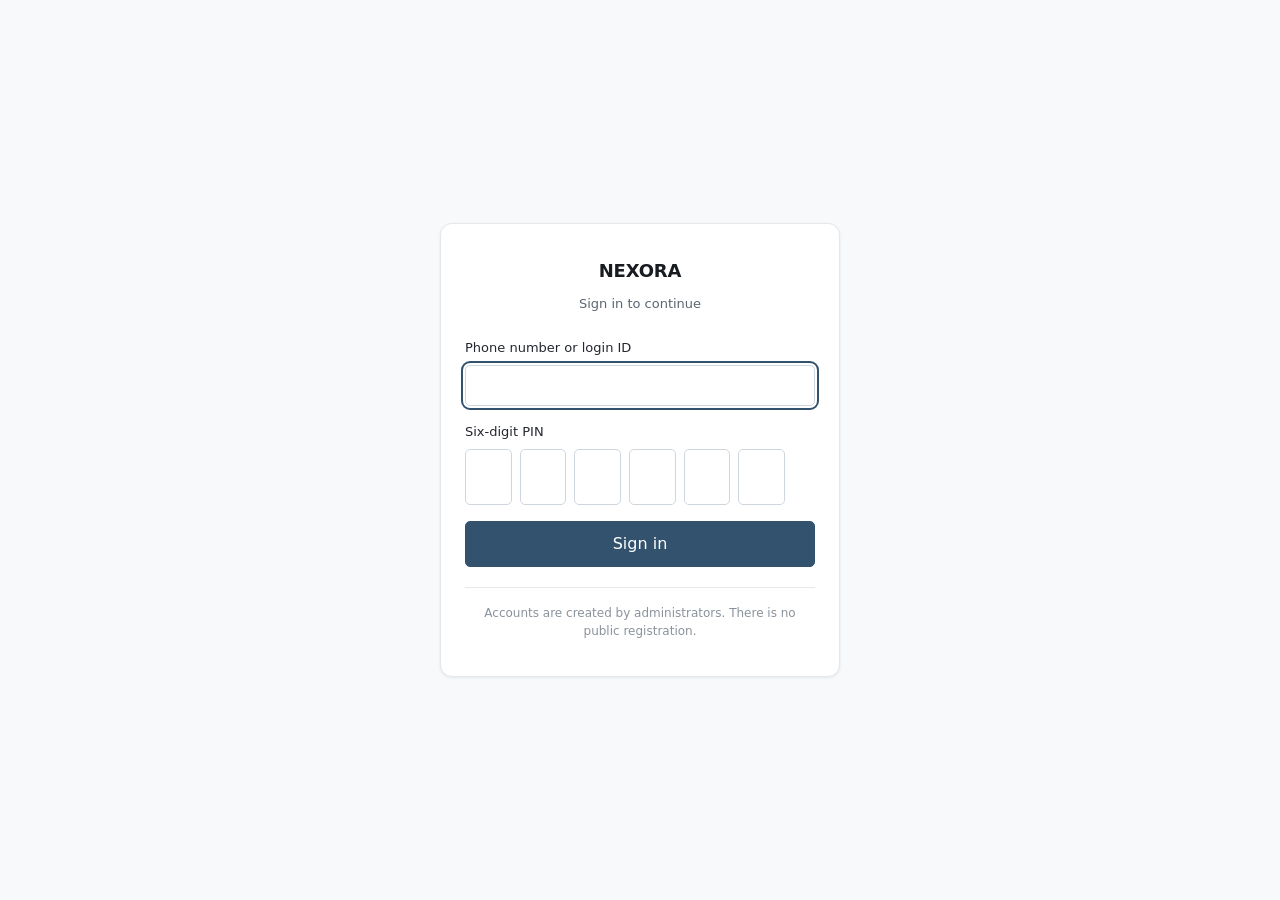
==== commit bcc60c1d: "still fixing the loading performance" ====
--- a/frontend/index.html
+++ b/frontend/index.html
@@ -62,17 +62,23 @@
 
   <script type="module">
     import { loadBranding } from './assets/js/theme.js';
-    import { bootstrap, isAdmin } from './assets/js/auth.js';
+    import { getUser, isAdmin } from './assets/js/auth.js';
+    import { registerServiceWorker } from './assets/js/push.js';
 
+    registerServiceWorker();
     loadBranding();
 
     (async () => {
-      const user = await bootstrap();
-      if (!user) {
-        window.location.replace('login.html');
+      // A safe session-scoped profile snapshot lets repeat launches route to
+      // the correct shell without waiting for /api/me/. The destination still
+      // verifies the HttpOnly session before loading private data.
+      if (getUser()) {
+        window.location.replace(isAdmin() ? 'admin.html' : 'chat.html');
         return;
       }
-      window.location.replace(isAdmin() ? 'admin.html' : 'chat.html');
+      // With no local hint, show the interactive login shell immediately; it
+      // performs non-blocking session discovery in the background.
+      window.location.replace('login.html');
     })();
   </script>
 </body>
--- a/frontend/assets/css/main.css
+++ b/frontend/assets/css/main.css
@@ -3,7 +3,7 @@
 html, body { height: 100%; }
 
 body.app-body {
-  height: 100dvh;
+  height: var(--app-viewport-height, 100dvh);
   overflow: hidden;
   overscroll-behavior: none;
 }
@@ -15,7 +15,7 @@
 .app-shell {
   display: grid;
   grid-template-columns: var(--nav-w) minmax(0, 1fr);
-  height: 100dvh;
+  height: var(--app-viewport-height, 100dvh);
   background: var(--bg);
 }
 .app-shell[data-nav="collapsed"] {
@@ -143,6 +143,181 @@
   min-height: 0;
   background: var(--bg);
 }
+
+/* ============ Application header ============
+   Always present: it carries the top-right Theme and Profile controls at every
+   breakpoint, and the hamburger below 768px (see responsive.css).
+   --app-header-h is consumed by the toast region so notifications stack under
+   the header instead of over it. */
+:root { --app-header-h: 52px; }
+
+.app-header {
+  --app-header-h: 52px;
+  display: flex;
+  align-items: center;
+  gap: var(--sp-2);
+  flex: none;
+  min-height: var(--app-header-h);
+  padding: var(--sp-1) var(--sp-3);
+  padding-top: calc(var(--sp-1) + var(--safe-top));
+  padding-left: calc(var(--sp-3) + var(--safe-left));
+  padding-right: calc(var(--sp-3) + var(--safe-right));
+  background: var(--surface);
+  border-bottom: 1px solid var(--border);
+  min-width: 0;
+}
+.app-header__menu {
+  display: none; /* mobile only — enabled in responsive.css */
+  align-items: center;
+  justify-content: center;
+  width: 44px;
+  height: 44px;
+  flex: none;
+  border: 1px solid var(--border);
+  border-radius: var(--r-sm);
+  background: var(--surface-alt);
+  color: var(--text-body);
+  cursor: pointer;
+}
+.app-header__menu:hover { background: var(--surface-hover); }
+.app-header__menu:focus-visible { outline: 2px solid var(--accent); outline-offset: 2px; }
+
+.app-header__brand {
+  display: none; /* the sidebar shows the brand on desktop */
+  align-items: center;
+  gap: var(--sp-2);
+  min-width: 0;
+}
+.app-header__logo-slot { display: inline-flex; flex: none; }
+.app-header__name {
+  font-weight: var(--fw-semibold);
+  color: var(--text-heading);
+  font-size: var(--fs-base);
+  min-width: 0;
+}
+.app-header__controls {
+  display: flex;
+  align-items: center;
+  gap: var(--sp-2);
+  flex: none;
+  margin-left: auto;
+}
+.app-header__profile {
+  display: inline-flex;
+  align-items: center;
+  justify-content: center;
+  padding: 2px;
+  border: 1px solid transparent;
+  border-radius: 999px;
+  background: none;
+  cursor: pointer;
+}
+.app-header__profile:hover { border-color: var(--border-strong); }
+.app-header__profile:focus-visible { outline: 2px solid var(--accent); outline-offset: 2px; }
+
+/* ============ Mobile navigation drawer ============ */
+.nav-drawer {
+  position: fixed;
+  inset: 0;
+  z-index: var(--z-drawer);
+  display: block;
+}
+.nav-drawer[hidden] { display: none !important; }
+.nav-drawer__backdrop {
+  position: absolute;
+  inset: 0;
+  background: var(--overlay);
+  opacity: 0;
+  transition: opacity var(--dur-base) var(--ease);
+}
+.nav-drawer[data-open="true"] .nav-drawer__backdrop { opacity: 1; }
+.nav-drawer__panel {
+  position: absolute;
+  top: 0; left: 0; bottom: 0;
+  width: min(302px, 86vw);
+  max-width: 100%;
+  display: flex;
+  flex-direction: column;
+  gap: var(--sp-2);
+  background: var(--surface);
+  border-right: 1px solid var(--border);
+  box-shadow: var(--shadow-lg);
+  padding: var(--sp-2);
+  padding-top: calc(var(--sp-2) + var(--safe-top));
+  padding-bottom: calc(var(--sp-2) + var(--safe-bottom));
+  padding-left: calc(var(--sp-2) + var(--safe-left));
+  overflow-y: auto;
+  overscroll-behavior: contain;
+  transform: translateX(-100%);
+  transition: transform var(--dur-base) var(--ease-out);
+}
+.nav-drawer[data-open="true"] .nav-drawer__panel { transform: translateX(0); }
+@media (prefers-reduced-motion: reduce) {
+  .nav-drawer__panel, .nav-drawer__backdrop { transition: none; }
+}
+.nav-drawer__head {
+  display: flex;
+  align-items: center;
+  gap: var(--sp-2);
+  padding: var(--sp-1) var(--sp-2);
+  min-width: 0;
+}
+.nav-drawer__title {
+  font-weight: var(--fw-semibold);
+  color: var(--text-heading);
+  min-width: 0;
+}
+.nav-drawer__user {
+  display: flex;
+  align-items: center;
+  gap: var(--sp-3);
+  padding: var(--sp-2);
+  border-top: 1px solid var(--border);
+  border-bottom: 1px solid var(--border);
+  min-width: 0;
+}
+.nav-drawer__identity { display: flex; flex-direction: column; min-width: 0; }
+.nav-drawer__name { font-weight: var(--fw-semibold); color: var(--text-heading); min-width: 0; }
+.nav-drawer__role { font-size: var(--fs-xs); color: var(--text-muted); }
+.nav-drawer__list { display: flex; flex-direction: column; gap: 2px; }
+.nav-drawer__footer {
+  margin-top: auto;
+  display: flex;
+  flex-direction: column;
+  gap: 2px;
+  border-top: 1px solid var(--border);
+  padding-top: var(--sp-2);
+}
+.nav-drawer__item {
+  display: flex;
+  align-items: center;
+  gap: var(--sp-3);
+  width: 100%;
+  min-height: 46px;
+  padding: var(--sp-2) var(--sp-3);
+  border: none;
+  border-radius: var(--r-sm);
+  background: none;
+  color: var(--text-body);
+  font-size: var(--fs-base);
+  font-weight: var(--fw-medium);
+  font-family: inherit;
+  text-align: left;
+  text-decoration: none;
+  cursor: pointer;
+  min-width: 0;
+}
+.nav-drawer__item:hover { background: var(--surface-hover); text-decoration: none; }
+.nav-drawer__item:focus-visible { outline: 2px solid var(--accent); outline-offset: -2px; }
+.nav-drawer__item[aria-current="page"] {
+  background: var(--accent-soft);
+  color: var(--accent-text);
+  font-weight: var(--fw-semibold);
+}
+.nav-drawer__item--danger { color: var(--danger); }
+.nav-drawer__item .icon { flex: none; }
+.nav-drawer__label { min-width: 0; overflow: hidden; text-overflow: ellipsis; white-space: nowrap; }
+.nav-drawer__item .badge { margin-left: auto; flex: none; }
 
 .page {
   display: flex;
@@ -245,29 +420,56 @@
 .status-page__text { color: var(--text-muted); }
 .status-page__actions { margin-top: var(--sp-6); display: flex; gap: var(--sp-3); justify-content: center; flex-wrap: wrap; }
 
-/* ---- Connection banner ---- */
+/* ---- Connection indicator ----
+   A compact, FIXED, non-blocking pill. It never participates in layout (so
+   it cannot push the page or the composer around), sits above page content
+   but BELOW modals/toasts, ignores pointer events except on its own surface,
+   and cannot steal focus. It appears only after the connection-ux grace
+   period, so ordinary blips never show anything at all. */
 .conn-banner {
+  position: fixed;
+  top: calc(var(--app-header-h, 56px) + var(--sp-2));
+  left: 50%;
+  transform: translateX(-50%);
+  z-index: 30; /* above sticky content (10), below drawer (40)/modals (60)/toasts (80) */
   display: none;
   align-items: center;
   justify-content: center;
   gap: var(--sp-2);
-  padding: var(--sp-2) var(--sp-4);
+  max-width: min(92vw, 480px);
+  padding: var(--sp-2) var(--sp-3);
   font-size: var(--fs-sm);
   font-weight: var(--fw-medium);
-  border-bottom: 1px solid transparent;
-  flex: none;
-}
+  border-radius: 999px;
+  border: 1px solid transparent;
+  box-shadow: var(--shadow-md, 0 4px 12px rgba(0, 0, 0, 0.18));
+  pointer-events: none; /* the pill never blocks the page beneath it */
+}
+.conn-banner > button { pointer-events: auto; }
 .conn-banner[data-state="offline"],
 .conn-banner[data-state="reconnecting"],
-.conn-banner[data-state="error"] { display: flex; }
+.conn-banner[data-state="error"],
+.conn-banner[data-state="recovered"] { display: flex; }
 .conn-banner[data-state="offline"] {
-  background: var(--danger-soft); color: var(--danger); border-bottom-color: var(--danger);
+  background: var(--danger-soft); color: var(--danger); border-color: var(--danger);
 }
 .conn-banner[data-state="reconnecting"] {
-  background: var(--warning-soft); color: var(--warning); border-bottom-color: var(--warning);
+  background: var(--warning-soft); color: var(--warning); border-color: var(--warning);
 }
 .conn-banner[data-state="error"] {
-  background: var(--danger-soft); color: var(--danger); border-bottom-color: var(--danger);
+  background: var(--danger-soft); color: var(--danger); border-color: var(--danger);
+}
+.conn-banner[data-state="recovered"] {
+  background: var(--success-soft, rgba(30, 122, 78, 0.12)); color: var(--success, #1e7a4e);
+}
+.conn-banner__hint { opacity: 0.8; font-weight: var(--fw-normal); white-space: nowrap; }
+.conn-banner .spinner--sm { width: 13px; height: 13px; flex: none; }
+
+@media (max-width: 767px) {
+  /* Keep the pill clear of the hamburger header row and readable on small
+     screens without ever covering the composer at the bottom. */
+  .conn-banner { top: calc(var(--app-header-h, 56px) + var(--sp-1)); max-width: 94vw; }
+  .conn-banner__hint { display: none; }
 }
 
 /* ---- Utilities ---- */
--- a/frontend/assets/css/components.css
+++ b/frontend/assets/css/components.css
@@ -525,16 +525,20 @@
 .menu__sep { height: 1px; background: var(--border); margin: var(--sp-1) 0; }
 
 /* ======================= Toasts ======================= */
+/* Notifications appear at the TOP of the viewport, under the application
+   header, so they never cover the hamburger, theme or profile controls.
+   `--app-header-h` is published by the header itself (main.css). */
 .toast-region {
   position: fixed;
   left: 50%;
-  bottom: calc(var(--sp-4) + var(--safe-bottom));
+  top: calc(var(--safe-top) + var(--app-header-h, 0px) + var(--sp-2));
   transform: translateX(-50%);
   display: flex;
   flex-direction: column;
   gap: var(--sp-2);
   z-index: var(--z-toast);
   width: min(440px, calc(100vw - var(--sp-6)));
+  max-width: calc(100vw - var(--sp-4));
   pointer-events: none;
 }
 .toast {
@@ -551,7 +555,8 @@
   pointer-events: auto;
   animation: nx-toast var(--dur-base) var(--ease-out);
 }
-@keyframes nx-toast { from { opacity: 0; transform: translateY(10px); } }
+/* Enters from above now that the stack is anchored to the top. */
+@keyframes nx-toast { from { opacity: 0; transform: translateY(-10px); } }
 .toast[data-type="success"] { border-left-color: var(--success); }
 .toast[data-type="error"] { border-left-color: var(--danger); }
 .toast[data-type="warning"] { border-left-color: var(--warning); }
@@ -653,6 +658,7 @@
   animation: nx-spin 700ms linear infinite;
   flex: none;
 }
+.spinner--sm { width: 13px; height: 13px; }
 .spinner--lg { width: 28px; height: 28px; border-width: 3px; }
 .loading-row {
   display: flex;
--- a/frontend/assets/css/responsive.css
+++ b/frontend/assets/css/responsive.css
@@ -48,7 +48,12 @@
    <= 767px — single-pane mobile experience
    ============================================================ */
 @media (max-width: 767px) {
-  /* Primary nav becomes a bottom bar */
+  /* Primary navigation is the fixed BOTTOM BAR (WhatsApp-style), not a
+     hamburger drawer. The shell becomes a single full-width column with a
+     second, auto-height row that carries the bottom navigation. Because the
+     bar is a normal grid row inside a 100dvh shell, it stays pinned above the
+     Android keyboard (the dynamic viewport shrinks) without position:fixed
+     hacks, and env(safe-area-inset-bottom) keeps it clear of the home bar. */
   .app-shell,
   .app-shell[data-nav="collapsed"],
   .app-shell[data-nav="none"] {
@@ -62,6 +67,7 @@
     border-top: 1px solid var(--border);
     padding: 0;
     padding-bottom: var(--safe-bottom);
+    display: flex;
   }
   .app-nav__brand,
   .app-nav__section,
@@ -92,8 +98,19 @@
     width: 100%;
   }
   .nav-item__badge { position: absolute; top: 2px; right: 50%; margin: 0; transform: translateX(22px); }
-  /* Hide bottom bar when a thread is open full-screen */
+  /* Hide the bottom bar only when a thread is open full-screen. */
   .app-shell[data-mobile-view="thread"] .app-nav { display: none; }
+
+  /* The bottom bar carries primary navigation, so the header hamburger is
+     redundant on mobile. Secondary destinations (Profile, Settings, Appearance,
+     Sign out) remain reachable through the top-right profile menu. */
+  .app-header__menu { display: none; }
+  .app-header__brand { display: flex; }
+  .app-header { gap: var(--sp-2); padding-left: calc(var(--sp-2) + var(--safe-left)); }
+
+  /* A full-screen thread keeps its own header; the app header stays reachable
+     so the user is never trapped behind the conversation. */
+  .app-shell[data-mobile-view="thread"] .app-header__brand { display: none; }
 
   /* Chat: one pane at a time */
   .chat-layout { grid-template-columns: minmax(0, 1fr); position: relative; }
@@ -178,7 +195,11 @@
   .metric { padding: var(--sp-3); }
   .metric__value { font-size: var(--fs-xl); }
 
-  .toast-region { width: calc(100vw - var(--sp-4)); bottom: calc(var(--sp-3) + var(--safe-bottom)); }
+  /* Notifications: top of the viewport, clear of the header and the notch. */
+  .toast-region {
+    width: calc(100vw - var(--sp-4));
+    top: calc(var(--safe-top) + var(--app-header-h, 52px) + var(--sp-2));
+  }
   .dl { grid-template-columns: minmax(0, 1fr); gap: var(--sp-1); }
   .dl dd { margin-bottom: var(--sp-2); }
 }
@@ -204,7 +225,7 @@
   .media-frame { width: min(210px, 74vw); }
   .conv-item { padding: var(--sp-2) var(--sp-3); }
   .avatar { width: 36px; height: 36px; }
-  .nav-item__label { font-size: 0.625rem; }
+  .nav-drawer__panel { width: min(288px, 90vw); }
   .metrics { grid-template-columns: repeat(auto-fit, minmax(128px, 1fr)); }
   .btn { padding: 0 var(--sp-3); }
   .page__body { padding: var(--sp-3) var(--sp-2); }
@@ -230,6 +251,7 @@
   .thread__scroll { padding-top: var(--sp-2); padding-bottom: var(--sp-2); }
   .composer { padding-top: var(--sp-1); padding-bottom: calc(var(--sp-1) + var(--safe-bottom)); }
   .app-nav { display: none; }
+  .app-header { min-height: 44px; --app-header-h: 44px; }
 }
 
 /* ============================================================
@@ -246,5 +268,5 @@
    Print — chat is private; discourage printing content
    ============================================================ */
 @media print {
-  .app-nav, .composer, .thread__actions, .conv-pane { display: none !important; }
-}
+  .app-nav, .app-header, .nav-drawer, .composer, .thread__actions, .conv-pane { display: none !important; }
+}
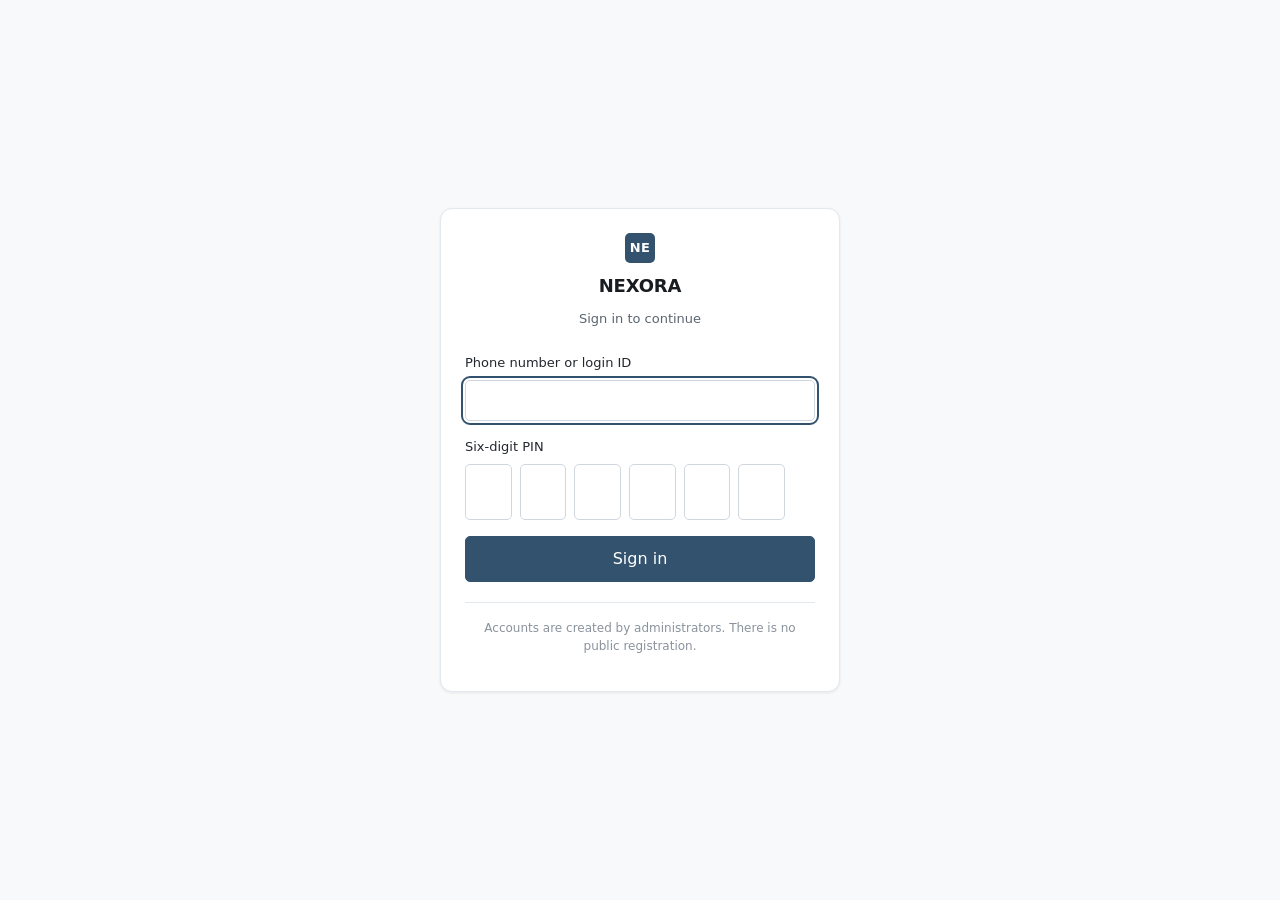
==== commit 17370017: "speed and env for frontend" ====
--- a/frontend/index.html
+++ b/frontend/index.html
@@ -6,10 +6,6 @@
   <meta name="robots" content="noindex, nofollow">
   <meta name="description" content="Private communication platform. Sign in to continue.">
 
-  <!-- Deployment configuration. Leave api-base empty for same-origin Django. -->
-  <meta name="nexora-api-base" content="">
-  <meta name="nexora-api-prefix" content="/api">
-  <meta name="nexora-auth-mode" content="cookie">
 
   <title>NEXORA</title>
 
@@ -39,6 +35,7 @@
   <link rel="stylesheet" href="assets/css/main.css">
   <link rel="stylesheet" href="assets/css/components.css">
   <link rel="stylesheet" href="assets/css/responsive.css">
+  <script id="nexora-config" type="application/json">{"API_BASE_URL":""}</script>
 </head>
 <body data-page-title="">
   <main class="auth-layout">
--- a/frontend/assets/css/main.css
+++ b/frontend/assets/css/main.css
@@ -155,6 +155,7 @@
   --app-header-h: 52px;
   display: flex;
   align-items: center;
+  flex-wrap: nowrap;
   gap: var(--sp-2);
   flex: none;
   min-height: var(--app-header-h);
--- a/frontend/assets/css/components.css
+++ b/frontend/assets/css/components.css
@@ -494,7 +494,7 @@
 
 /* ======================= Dropdown menu ======================= */
 .menu {
-  position: absolute;
+  position: fixed;
   min-width: 190px;
   max-width: calc(100vw - var(--sp-4) * 2);
   background: var(--surface-elevated);
--- a/frontend/assets/css/responsive.css
+++ b/frontend/assets/css/responsive.css
@@ -211,6 +211,12 @@
   .bubble { max-width: 88%; }
   .media-frame { width: min(230px, 72vw); }
   .preview-tray__thumb { width: 60px; height: 60px; }
+  .thread__jump {
+    width: 32px;
+    height: 32px;
+    right: var(--sp-2);
+    bottom: calc(var(--composer-min-h) + var(--sp-3) + var(--safe-bottom));
+  }
 }
 
 /* ============================================================
